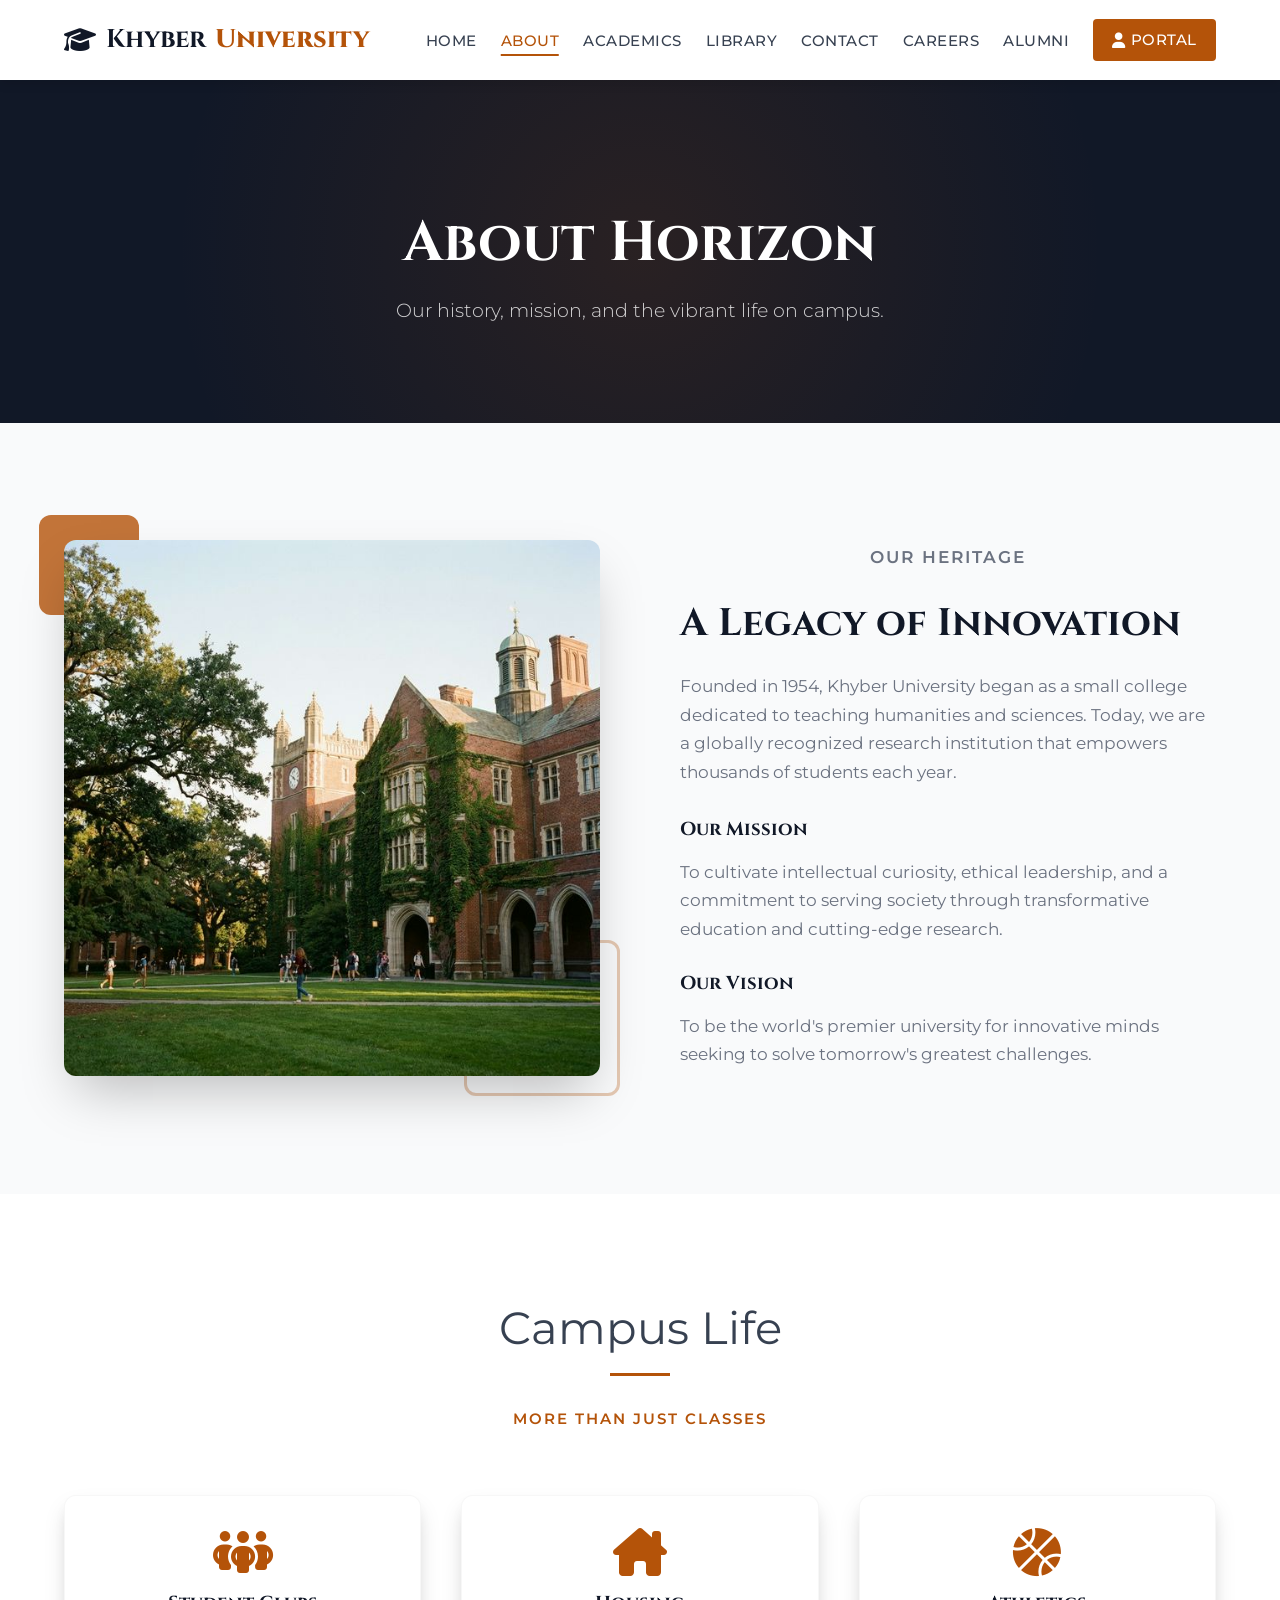
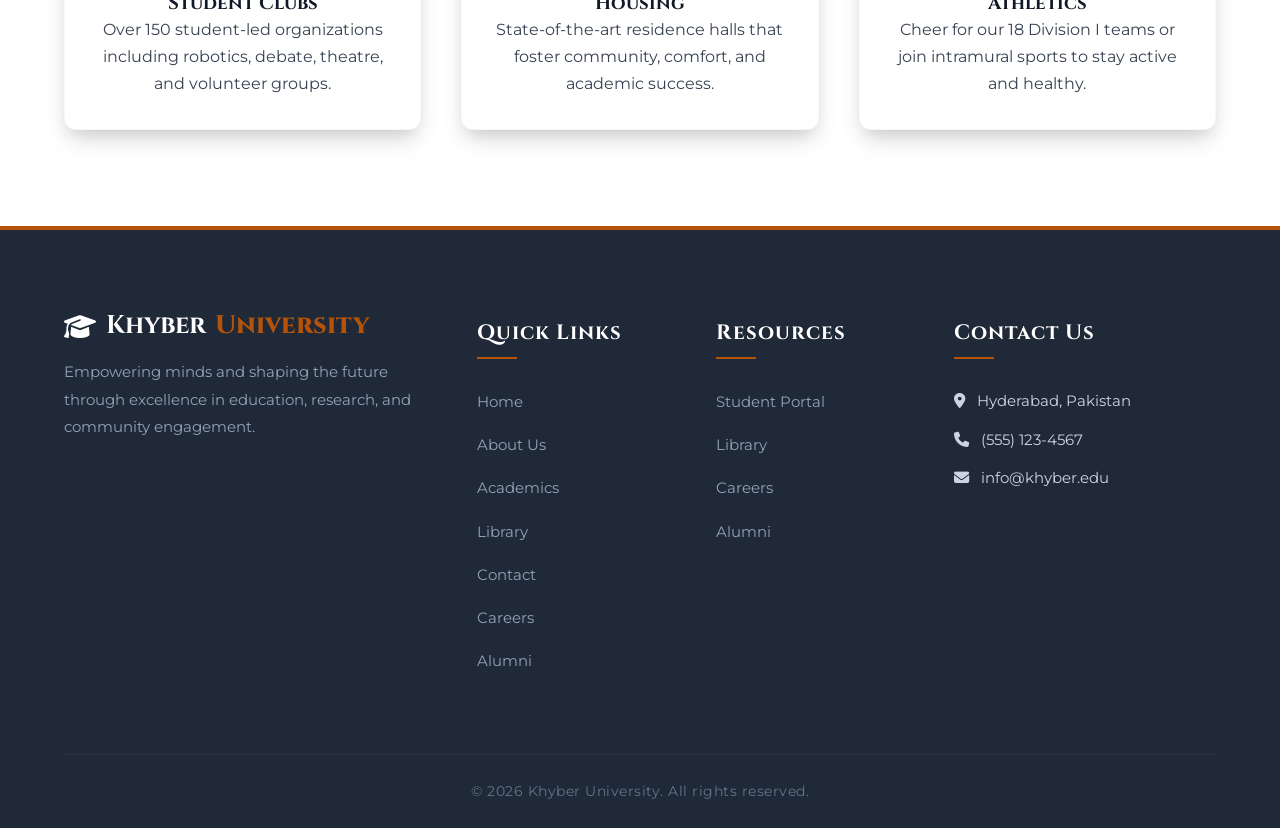
==== about.html @ f6c9ac77 "Add Core pages: Home, About, and Contact pages" ====
﻿<!DOCTYPE html>
<html lang="en">

<head>
    <meta charset="UTF-8">
    <meta name="viewport" content="width=device-width, initial-scale=1.0">
    <meta name="description"
        content="Learn about Khyber University's rich history, our mission, and vibrant campus life.">
    <title>Khyber University | About Us</title>
    <link rel="stylesheet" href="https://cdnjs.cloudflare.com/ajax/libs/font-awesome/6.4.0/css/all.min.css">
    <link rel="stylesheet" href="css/style.css">
</head>

<body>

    <header>
        <div class="container navbar">
            <a href="index.html" class="logo">
                <i class="fa-solid fa-graduation-cap"></i>
                Khyber<span>University</span>
            </a>

            <button class="menu-toggle" id="mobile-menu" aria-label="Toggle navigation">
                <i class="fa-solid fa-bars"></i>
            </button>

            <ul class="nav-links" id="nav-links">
                <li><a href="index.html">Home</a></li>
                <li><a href="about.html" class="active">About</a></li>
                <li><a href="academics.html">Academics</a></li>
                <li><a href="library.html">Library</a></li>
                <li><a href="contact.html">Contact</a></li>
                <li><a href="careers.html">Careers</a></li>
                <li><a href="alumni.html">Alumni</a></li>
                <li><a href="login.html" class="nav-login-btn"><i class="fa-solid fa-user"
                            style="margin-right:5px;"></i> Portal</a></li>
            </ul>
        </div>
    </header>

    <div class="page-header">
        <div class="container">
            <h1>About Horizon</h1>
            <p>Our history, mission, and the vibrant life on campus.</p>
        </div>
    </div>

    <!-- History & Mission -->
    <section>
        <div class="container about-grid">
            <div class="about-image">
                <img src="images/historic_campus.png" alt="Historic Campus Building">
            </div>
            <div class="about-text">
                <p class="section-subtitle">Our Heritage</p>
                <h2>A Legacy of Innovation</h2>
                <p>Founded in 1954, Khyber University began as a small college dedicated to teaching humanities and
                    sciences. Today, we are a globally recognized research institution that empowers thousands of
                    students each year.</p>

                <h3 style="margin-top: 2rem; margin-bottom: 1rem;">Our Mission</h3>
                <p>To cultivate intellectual curiosity, ethical leadership, and a commitment to serving society through
                    transformative education and cutting-edge research.</p>

                <h3 style="margin-top: 1.5rem; margin-bottom: 1rem;">Our Vision</h3>
                <p>To be the world's premier university for innovative minds seeking to solve tomorrow's greatest
                    challenges.</p>
            </div>
        </div>
    </section>

    <!-- Campus Life -->
    <section style="background-color: var(--bg-white);">
        <div class="container" style="text-align: center;">
            <div class="section-title">Campus Life</div>
            <p class="section-subtitle">More Than Just Classes</p>

            <div class="cards-grid">
                <div class="card" style="padding: 2rem; text-align: center;">
                    <i class="fa-solid fa-people-group"
                        style="font-size: 3rem; color: var(--accent-color); margin-bottom: 1rem;"></i>
                    <h3>Student Clubs</h3>
                    <p style="margin-bottom: 0;">Over 150 student-led organizations including robotics, debate, theatre,
                        and volunteer groups.</p>
                </div>

                <div class="card" style="padding: 2rem; text-align: center;">
                    <i class="fa-solid fa-house-chimney"
                        style="font-size: 3rem; color: var(--accent-color); margin-bottom: 1rem;"></i>
                    <h3>Housing</h3>
                    <p style="margin-bottom: 0;">State-of-the-art residence halls that foster community, comfort, and
                        academic success.</p>
                </div>

                <div class="card" style="padding: 2rem; text-align: center;">
                    <i class="fa-solid fa-basketball"
                        style="font-size: 3rem; color: var(--accent-color); margin-bottom: 1rem;"></i>
                    <h3>Athletics</h3>
                    <p style="margin-bottom: 0;">Cheer for our 18 Division I teams or join intramural sports to stay
                        active and healthy.</p>
                </div>
            </div>
        </div>
    </section>

    <!-- Footer -->
    <footer>
        <div class="container">
            <div class="footer-grid">
                <div class="footer-col">
                    <a href="index.html" class="logo" style="margin-bottom: 1rem;">
                        <i class="fa-solid fa-graduation-cap"></i>
                        Khyber<span>University</span>
                    </a>
                    <p>Empowering minds and shaping the future through excellence in education, research, and community
                        engagement.</p>
                </div>

                <div class="footer-col" style="padding-top: 10px;">
                    <h4>Quick Links</h4>
                    <ul class="footer-links">
                        <li><a href="index.html">Home</a></li>
                        <li><a href="about.html">About Us</a></li>
                        <li><a href="academics.html">Academics</a></li>
                        <li><a href="library.html">Library</a></li>
                        <li><a href="contact.html">Contact</a></li>
                        <li><a href="careers.html">Careers</a></li>
                        <li><a href="alumni.html">Alumni</a></li>
                    </ul>
                </div>

                <div class="footer-col" style="padding-top: 10px;">
                    <h4>Resources</h4>
                    <ul class="footer-links">
                        <li><a href="login.html">Student Portal</a></li>
                        <li><a href="library.html">Library</a></li>
                        <li><a href="careers.html">Careers</a></li>
                        <li><a href="alumni.html">Alumni</a></li>
                    </ul>
                </div>

                <div class="footer-col" style="padding-top: 10px;">
                    <h4>Contact Us</h4>
                    <ul class="footer-links">
                        <li style="color: #cbd5e1; font-size: 0.95rem; margin-bottom: 0.8rem;">
                            <i class="fa-solid fa-location-dot" style="margin-right: 8px;"></i> Hyderabad, Pakistan
                        </li>
                        <li style="color: #cbd5e1; font-size: 0.95rem; margin-bottom: 0.8rem;">
                            <i class="fa-solid fa-phone" style="margin-right: 8px;"></i> (555) 123-4567
                        </li>
                        <li style="color: #cbd5e1; font-size: 0.95rem;">
                            <i class="fa-solid fa-envelope" style="margin-right: 8px;"></i> info@khyber.edu
                        </li>
                    </ul>
                </div>
            </div>

            <div class="footer-bottom">
                &copy; <span class="year"></span> Khyber University. All rights reserved.
            </div>
        </div>
    </footer>

    <script src="js/script.js"></script>
</body>

</html>
---- css/style.css ----
@import url('https://fonts.googleapis.com/css2?family=Cinzel:wght@600;700;800&family=Montserrat:wght@300;400;500;600&display=swap');

:root {
  --primary-color: #111827;
  /* Rich dark tone */
  --secondary-color: #1f2937;
  --accent-color: #b45309;
  /* Deep gold/amber - elegant */
  --accent-hover: #d97706;
  --bg-light: #f9fafb;
  --bg-white: #ffffff;
  --text-main: #374151;
  --text-light: #6b7280;

  --transition: all 0.4s cubic-bezier(0.4, 0, 0.2, 1);
  --shadow-sm: 0 4px 10px rgba(0, 0, 0, 0.1);
  --shadow-md: 0 12px 24px -4px rgba(0, 0, 0, 0.15), 0 8px 16px -6px rgba(0, 0, 0, 0.1);
  --shadow-lg: 0 25px 50px -12px rgba(0, 0, 0, 0.25);
  --shadow-hover: 0 30px 60px -12px rgba(180, 83, 9, 0.3), 0 18px 36px -18px rgba(180, 83, 9, 0.25);
}

/* Reset & Basics */
* {
  margin: 0;
  padding: 0;
  box-sizing: border-box;
}

body {
  font-family: 'Montserrat', sans-serif;
  color: var(--text-main);
  background-color: var(--bg-light);
  line-height: 1.7;
  overflow-x: hidden;
}

h1,
h2,
h3,
h4,
h5,
h6,
.logo {
  font-family: 'Cinzel', serif;
  color: var(--primary-color);
  line-height: 1.25;
}

a {
  text-decoration: none;
  color: inherit;
  transition: var(--transition);
}

ul {
  list-style: none;
}

img {
  max-width: 100%;
  height: auto;
  display: block;
  border-radius: 8px;
}

.container {
  width: 90%;
  max-width: 1200px;
  margin: 0 auto;
}

/* Scroll Animations */
.animate-on-scroll {
  opacity: 0;
  transform: translateY(40px);
  transition: opacity 0.8s cubic-bezier(0.4, 0, 0.2, 1), transform 0.8s cubic-bezier(0.4, 0, 0.2, 1);
}

.animate-on-scroll.visible {
  opacity: 1;
  transform: translateY(0);
}

/* Header & Navbar */
header {
  background-color: rgba(255, 255, 255, 0.98);
  backdrop-filter: blur(10px);
  color: var(--primary-color);
  position: sticky;
  top: 0;
  z-index: 1000;
  box-shadow: var(--shadow-sm);
}

.navbar {
  display: flex;
  justify-content: space-between;
  align-items: center;
  padding: 1.2rem 0;
}

.logo {
  font-size: 1.6rem;
  font-weight: 700;
  display: flex;
  align-items: center;
  gap: 0.6rem;
}

.logo span {
  color: var(--accent-color);
  font-weight: 800;
}

.nav-links {
  display: flex;
  gap: 1.5rem;
  align-items: center;
}

.nav-links li a {
  color: var(--text-main);
  font-family: 'Montserrat', sans-serif;
  font-weight: 500;
  font-size: 0.95rem;
  position: relative;
  text-transform: uppercase;
  letter-spacing: 0.5px;
}

.nav-links li a::after {
  content: '';
  position: absolute;
  width: 0;
  height: 2px;
  bottom: -6px;
  left: 50%;
  transform: translateX(-50%);
  background-color: var(--accent-color);
  transition: var(--transition);
}

.nav-links li a:hover::after,
.nav-links li a.active::after {
  width: 100%;
}

.nav-links li a:hover,
.nav-links li a.active {
  color: var(--accent-color);
}

.menu-toggle {
  display: none;
  background: none;
  border: none;
  color: var(--primary-color);
  font-size: 1.5rem;
  cursor: pointer;
}

/* Buttons */
.btn {
  display: inline-block;
  padding: 0.85rem 2rem;
  border-radius: 6px;
  font-weight: 600;
  font-family: 'Montserrat', sans-serif;
  cursor: pointer;
  transition: var(--transition);
  text-transform: uppercase;
  letter-spacing: 1px;
  font-size: 0.85rem;
  box-shadow: var(--shadow-sm);
}

.btn-primary {
  background-color: var(--accent-color);
  color: white;
  border: 1px solid var(--accent-color);
}

.btn-primary:hover {
  background-color: var(--accent-hover);
  border-color: var(--accent-hover);
  transform: translateY(-2px);
  box-shadow: 0 10px 20px rgba(180, 83, 9, 0.25);
  color: white;
}

.btn-outline {
  background-color: transparent;
  color: white;
  border: 2px solid white;
  box-shadow: none;
}

.btn-outline:hover {
  background-color: white;
  color: var(--primary-color);
  transform: translateY(-2px);
  box-shadow: 0 10px 20px rgba(0, 0, 0, 0.1);
}

/* Hero Section */
.hero {
  height: 85vh;
  min-height: 600px;
  background-size: cover;
  background-position: center;
  background-attachment: fixed;
  position: relative;
  display: flex;
  align-items: center;
}

.hero::before {
  content: '';
  position: absolute;
  top: 0;
  left: 0;
  width: 100%;
  height: 100%;
  background: linear-gradient(135deg, rgba(17, 24, 39, 0.85) 0%, rgba(17, 24, 39, 0.4) 100%);
}

.hero .container {
  position: relative;
  z-index: 10;
  color: white;
  max-width: 800px;
}

.hero h1 {
  color: white;
  font-size: 4rem;
  margin-bottom: 1.2rem;
  text-shadow: 2px 4px 10px rgba(0, 0, 0, 0.3);
}

.hero p {
  font-size: 1.25rem;
  margin-bottom: 2.5rem;
  font-weight: 300;
  line-height: 1.8;
  text-shadow: 1px 2px 5px rgba(0, 0, 0, 0.3);
}

/* Sections General */
section {
  padding: 6rem 0;
  overflow: hidden;
}

.section-title {
  text-align: center;
  font-size: 2.8rem;
  margin-bottom: 1rem;
  position: relative;
  display: inline-block;
}

.section-title::after {
  content: '';
  position: absolute;
  bottom: -10px;
  left: 50%;
  transform: translateX(-50%);
  width: 60px;
  height: 3px;
  background-color: var(--accent-color);
}

.section-subtitle {
  text-align: center;
  color: var(--accent-color);
  font-weight: 600;
  text-transform: uppercase;
  letter-spacing: 2px;
  margin-bottom: 4rem;
  font-size: 0.95rem;
  font-family: 'Montserrat', sans-serif;
  margin-top: 1.5rem;
}

/* About Preview */
.about-grid {
  display: grid;
  grid-template-columns: 1fr 1fr;
  gap: 5rem;
  align-items: center;
}

.about-text h2 {
  font-size: 2.4rem;
  margin-bottom: 1.5rem;
}

.about-text p {
  margin-bottom: 1.8rem;
  color: var(--text-light);
  font-size: 1.05rem;
}

.about-image {
  position: relative;
}

.about-image img {
  border-radius: 12px;
  box-shadow: var(--shadow-lg);
  position: relative;
  z-index: 2;
  transition: transform 0.5s ease;
}

.about-image:hover img {
  transform: scale(1.02);
}

.about-image::before {
  content: '';
  position: absolute;
  top: -25px;
  left: -25px;
  width: 100px;
  height: 100px;
  background-color: var(--accent-color);
  z-index: 1;
  border-radius: 12px;
  opacity: 0.8;
}

.about-image::after {
  content: '';
  position: absolute;
  bottom: -20px;
  right: -20px;
  width: 150px;
  height: 150px;
  border: 3px solid var(--accent-color);
  z-index: 1;
  border-radius: 12px;
  opacity: 0.3;
}

/* Icons in lists */
.about-text ul li {
  display: flex;
  align-items: center;
  font-size: 1.05rem;
  padding: 0.5rem 0;
}

/* Academics Preview */
.cards-grid {
  display: grid;
  grid-template-columns: repeat(auto-fit, minmax(320px, 1fr));
  gap: 2.5rem;
}

.card {
  background-color: var(--bg-white);
  border-radius: 12px;
  overflow: hidden;
  box-shadow: var(--shadow-md);
  transition: var(--transition);
  border: 1px solid rgba(0, 0, 0, 0.03);
  position: relative;
  display: flex;
  flex-direction: column;
}

.card:hover {
  transform: translateY(-12px);
  box-shadow: var(--shadow-hover);
  border-color: rgba(180, 83, 9, 0.15);
}

.card-img-wrapper {
  height: 220px;
  overflow: hidden;
  border-radius: 12px 12px 0 0;
}

.card-img-wrapper img {
  width: 100%;
  height: 100%;
  object-fit: cover;
  transition: transform 0.8s ease;
  border-radius: 0;
}

.card:hover .card-img-wrapper img {
  transform: scale(1.08);
}

.card-content {
  padding: 2rem;
  flex-grow: 1;
  display: flex;
  flex-direction: column;
}

.card-content h3 {
  margin-bottom: 0.8rem;
  font-size: 1.4rem;
}

.card-content p {
  color: var(--text-light);
  margin-bottom: 1.5rem;
  font-size: 0.95rem;
  flex-grow: 1;
}

.content-link {
  color: var(--accent-color);
  font-weight: 600;
  font-size: 0.9rem;
  display: inline-flex;
  align-items: center;
  gap: 0.5rem;
  text-transform: uppercase;
  letter-spacing: 1px;
  margin-top: auto;
}

.content-link::after {
  content: '\f105';
  font-family: 'Font Awesome 6 Free';
  font-weight: 900;
  transition: transform 0.3s ease;
}

.content-link:hover::after {
  transform: translateX(8px);
}

/* Icons inside cards */
.card i.fa-solid {
  transition: transform 0.4s ease;
  display: inline-block;
}

.card:hover i.fa-solid {
  transform: scale(1.1) translateY(-3px);
}

/* Page Headers (for inner pages) */
.page-header {
  background-color: var(--primary-color);
  background-size: cover;
  background-repeat: no-repeat;
  background-position: center;
  color: white;
  padding: 8rem 0 6rem;
  text-align: center;
  position: relative;
}

.page-header::before {
  content: '';
  position: absolute;
  top: 0;
  left: 0;
  width: 100%;
  height: 100%;
  background: radial-gradient(circle at center, rgba(180, 83, 9, 0.15) 0%, transparent 70%);
}

.page-header .container {
  position: relative;
  z-index: 2;
}

.page-header h1 {
  color: white;
  font-size: 3.5rem;
  margin-bottom: 1rem;
}

.page-header p {
  color: rgba(255, 255, 255, 0.8);
  font-size: 1.2rem;
  font-weight: 300;
  max-width: 600px;
  margin: 0 auto;
}

/* Contact Section */
.contact-container {
  display: grid;
  grid-template-columns: 1fr 1fr;
  gap: 5rem;
  align-items: start;
}

.contact-info h3 {
  font-size: 2.2rem;
  margin-bottom: 1.5rem;
}

.info-item {
  display: flex;
  gap: 1.5rem;
  margin-bottom: 2rem;
  align-items: flex-start;
}

.info-icon {
  color: var(--accent-color);
  font-size: 1.5rem;
  background: rgba(180, 83, 9, 0.1);
  width: 50px;
  height: 50px;
  display: flex;
  align-items: center;
  justify-content: center;
  border-radius: 50%;
}

.contact-form {
  background: var(--bg-white);
  padding: 3rem;
  border-radius: 12px;
  box-shadow: var(--shadow-lg);
  border: 1px solid rgba(0, 0, 0, 0.03);
}

.contact-form .form-group {
  margin-bottom: 1.8rem;
}

.contact-form label {
  display: block;
  margin-bottom: 0.6rem;
  font-weight: 600;
  color: var(--secondary-color);
  font-size: 0.9rem;
  text-transform: uppercase;
  letter-spacing: 0.5px;
}

.contact-form input,
.contact-form textarea {
  width: 100%;
  padding: 1rem;
  border: 1px solid #d1d5db;
  border-radius: 6px;
  font-family: inherit;
  font-size: 1rem;
  background-color: #f9fafb;
  transition: var(--transition);
}

.contact-form input:focus,
.contact-form textarea:focus {
  outline: none;
  border-color: var(--accent-color);
  background-color: white;
  box-shadow: 0 0 0 3px rgba(180, 83, 9, 0.15);
}

/* Footer */
footer {
  background-color: var(--secondary-color);
  color: #cbd5e1;
  padding: 5rem 0 0 0;
  border-top: 4px solid var(--accent-color);
}

.footer-grid {
  display: grid;
  grid-template-columns: 2fr 1fr 1fr 1.5fr;
  gap: 4rem;
  margin-bottom: 4rem;
}

.footer-col h4 {
  color: white;
  font-family: 'Cinzel', serif;
  font-size: 1.3rem;
  margin-bottom: 1.8rem;
  position: relative;
  padding-bottom: 0.8rem;
  letter-spacing: 1px;
}

.footer-col h4::after {
  content: '';
  position: absolute;
  left: 0;
  bottom: 0;
  height: 2px;
  width: 40px;
  background-color: var(--accent-color);
}

.footer-col .logo {
  color: white;
  margin-bottom: 1.5rem;
}

.footer-col .logo span {
  color: var(--accent-color);
}

.footer-col p {
  color: #94a3b8;
  font-size: 0.95rem;
  line-height: 1.8;
}

.footer-links li {
  margin-bottom: 1rem;
}

.footer-links a {
  color: #94a3b8;
  font-size: 0.95rem;
  transition: var(--transition);
  display: inline-block;
}

.footer-links a:hover {
  color: var(--accent-color);
  transform: translateX(5px);
}

.social-links {
  margin-top: 1.8rem;
  display: flex;
  gap: 1rem;
}

.social-links a {
  color: white;
  font-size: 1rem;
  background: rgba(255, 255, 255, 0.1);
  width: 36px;
  height: 36px;
  display: flex;
  align-items: center;
  justify-content: center;
  border-radius: 50%;
  transition: var(--transition);
}

.social-links a:hover {
  background: var(--accent-color);
  transform: translateY(-3px);
}

.footer-bottom {
  text-align: center;
  padding: 1.5rem 0;
  border-top: 1px solid rgba(255, 255, 255, 0.05);
  font-size: 0.9rem;
  color: #64748b;
  letter-spacing: 0.5px;
}

/* Responsive Media Queries */
@media (max-width: 992px) {
  .hero h1 {
    font-size: 3.2rem;
  }

  .about-grid,
  .contact-container {
    gap: 3rem;
    grid-template-columns: 1fr;
  }

  .about-image {
    margin-top: 3rem;
  }

  .about-image::before {
    display: none;
  }

  .about-image::after {
    display: none;
  }

  .footer-grid {
    grid-template-columns: 1fr 1fr;
    gap: 3rem;
  }
}

@media (max-width: 768px) {
  .menu-toggle {
    display: block;
  }

  header {
    padding: 0.5rem 0;
  }

  .navbar {
    padding: 0.5rem 0;
  }

  .nav-links {
    position: fixed;
    top: 70px;
    left: 0;
    width: 100%;
    background-color: white;
    flex-direction: column;
    gap: 0;
    text-align: center;
    max-height: 0;
    overflow: hidden;
    transition: max-height 0.4s cubic-bezier(0.4, 0, 0.2, 1);
    box-shadow: var(--shadow-md);
  }

  .nav-links.active {
    max-height: 600px;
    border-top: 1px solid #eee;
  }

  .nav-links li {
    padding: 1.2rem 0;
    border-bottom: 1px solid rgba(0, 0, 0, 0.05);
  }

  .nav-links li a::after {
    bottom: -15px;
  }

  .hero h1 {
    font-size: 2.5rem;
  }

  .section-title {
    font-size: 2.2rem;
  }

  .footer-grid {
    grid-template-columns: 1fr;
    text-align: center;
  }

  .footer-col h4::after {
    left: 50%;
    transform: translateX(-50%);
  }

  .social-links {
    justify-content: center;
  }

  .footer-links a:hover {
    transform: translateX(0) scale(1.05);
  }
}

/* Portal Login Button Navbar */
header .nav-links {
  align-items: center;
}

.nav-login-btn {
  display: inline-flex;
  align-items: center;
  white-space: nowrap;
  padding: 0.5rem 1.2rem;
  background: var(--accent-color);
  color: white !important;
  border-radius: 4px;
  font-weight: 600;
  text-transform: uppercase;
  font-size: 0.8rem;
  letter-spacing: 1px;
}

.nav-login-btn::after {
  display: none !important;
}

.nav-login-btn:hover {
  background: var(--accent-hover);
  transform: translateY(-2px);
  box-shadow: var(--shadow-sm);
}
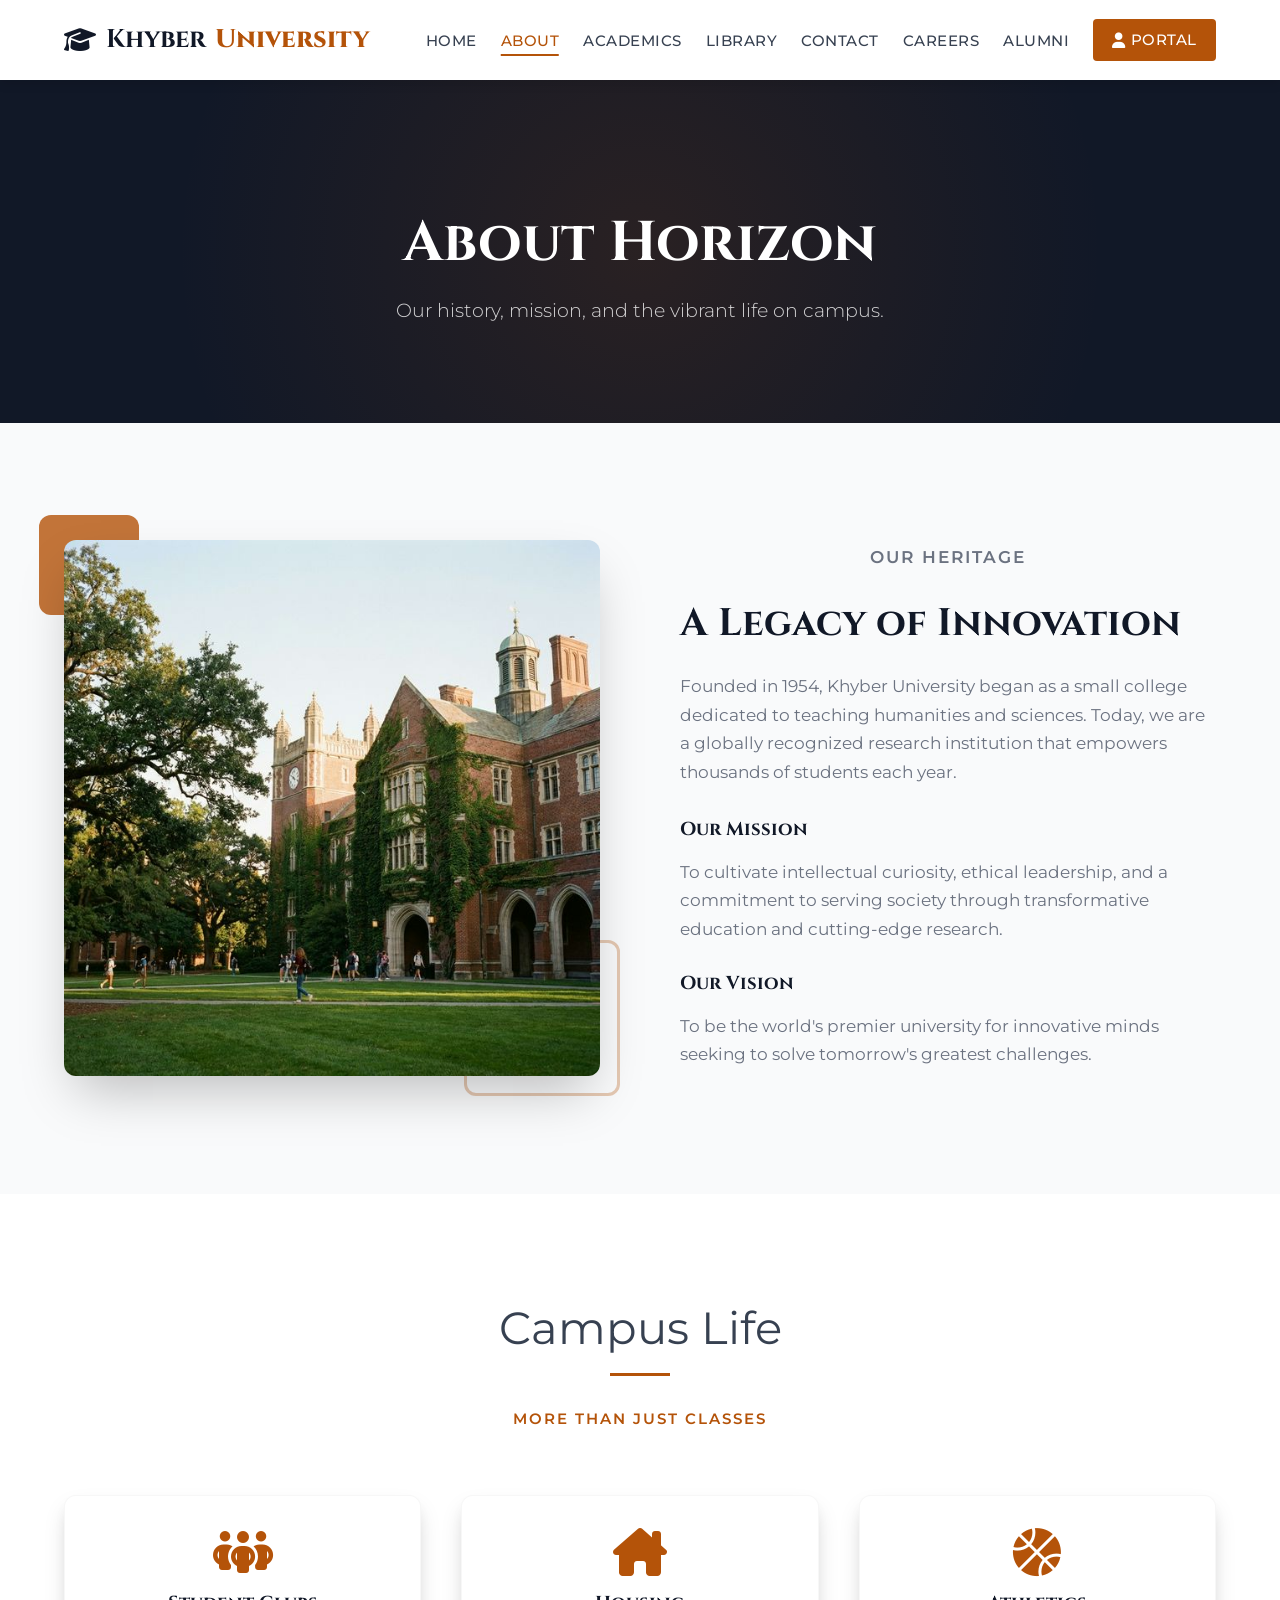
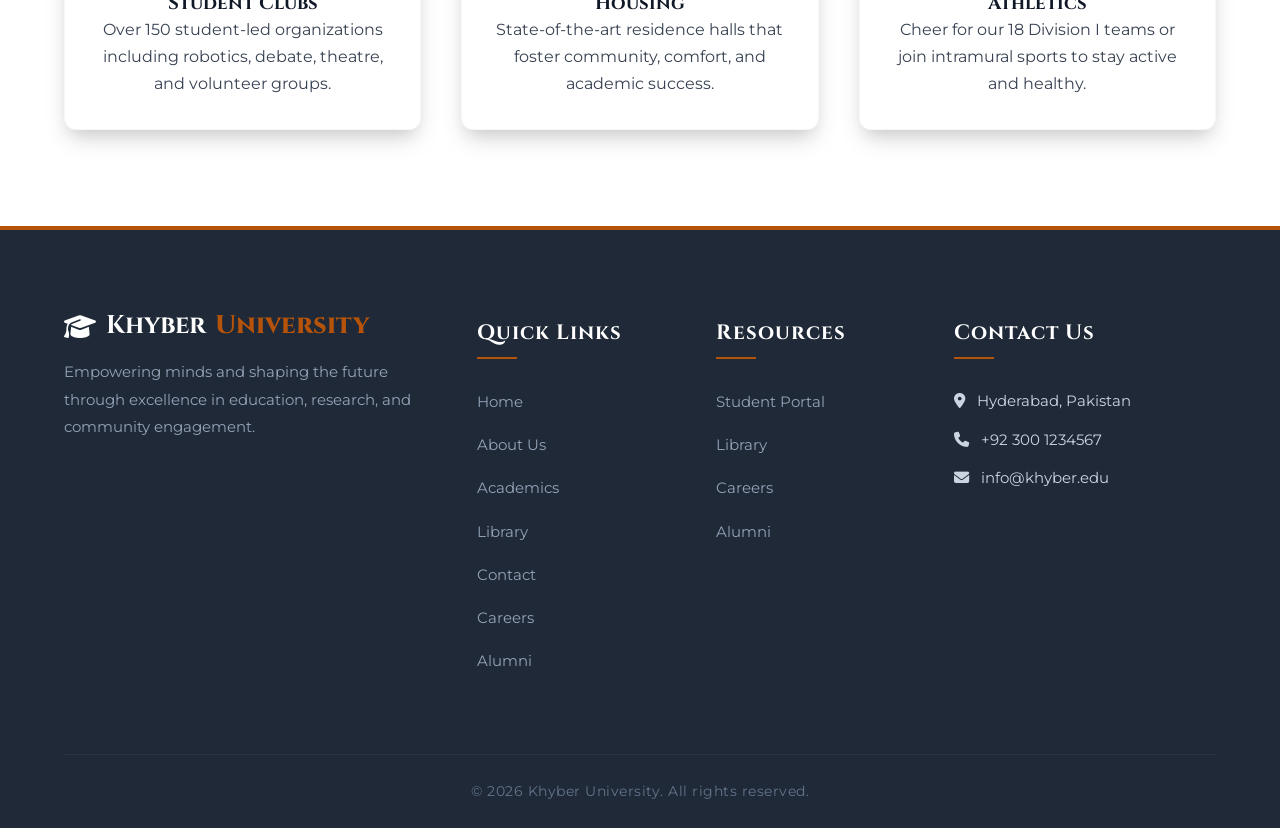
==== commit 1c7ef791: "feat: update name placeholder, localize phone numbers, and add professional project description" ====
--- a/about.html
+++ b/about.html
@@ -1,4 +1,4 @@
-﻿<!DOCTYPE html>
+<!DOCTYPE html>
 <html lang="en">
 
 <head>
@@ -146,7 +146,7 @@
                             <i class="fa-solid fa-location-dot" style="margin-right: 8px;"></i> Hyderabad, Pakistan
                         </li>
                         <li style="color: #cbd5e1; font-size: 0.95rem; margin-bottom: 0.8rem;">
-                            <i class="fa-solid fa-phone" style="margin-right: 8px;"></i> (555) 123-4567
+                            <i class="fa-solid fa-phone" style="margin-right: 8px;"></i> +92 300 1234567
                         </li>
                         <li style="color: #cbd5e1; font-size: 0.95rem;">
                             <i class="fa-solid fa-envelope" style="margin-right: 8px;"></i> info@khyber.edu
